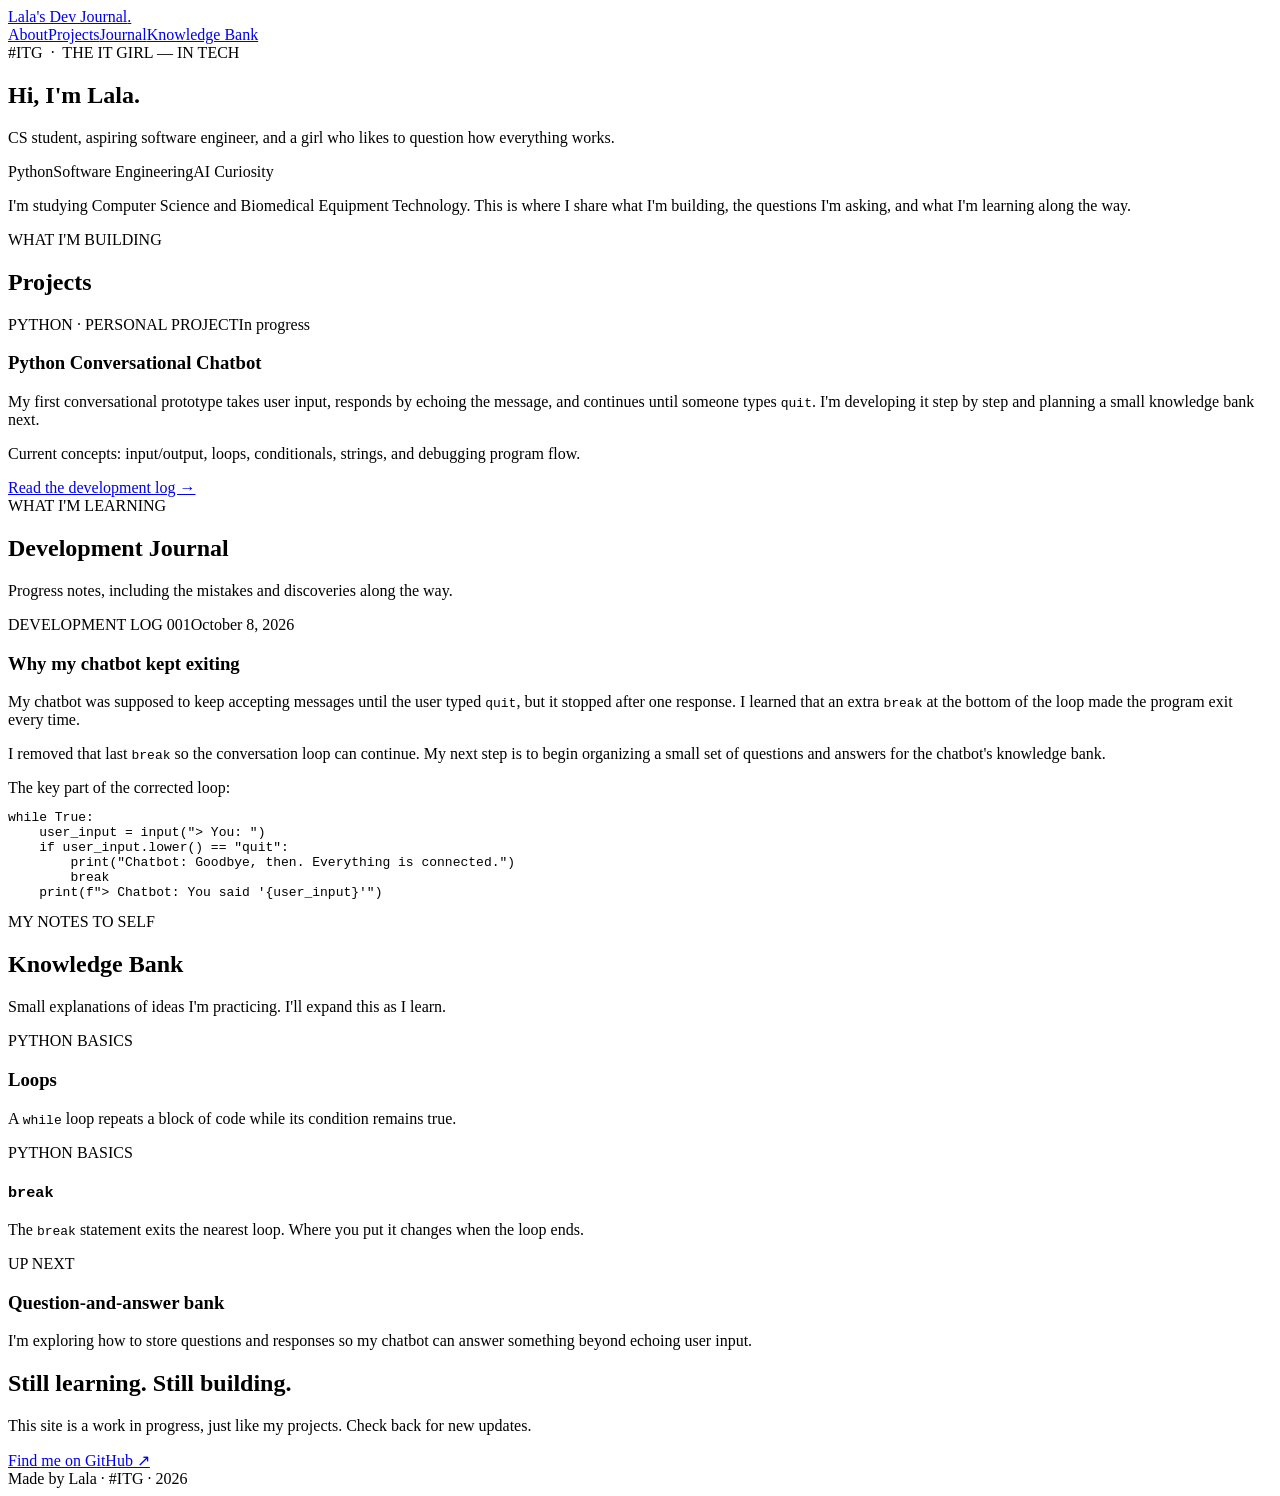
==== index.html @ cd3f2870 "Add Lala's Dev Journal homepage" ====
<!doctype html>
<html lang="en">
<head>
  <meta charset="utf-8">
  <meta name="viewport" content="width=device-width, initial-scale=1">
  <meta name="description" content="Lala's Dev Journal — learning Python, software engineering, and exploring AI, one project at a time.">
  <title>Lala's Dev Journal | #ITG</title>
  <link rel="stylesheet" href="style.css">
</head>
<body>
  <div class="page">
    <header class="nav">
      <a class="logo" href="#home" aria-label="Lala's Dev Journal home">Lala's Dev Journal<span class="dot">.</span></a>
      <nav aria-label="Main navigation"><a href="#about">About</a><a href="#projects">Projects</a><a href="#journal">Journal</a><a href="#knowledge">Knowledge Bank</a></nav>
    </header>
    <main id="home">
      <section class="hero" id="about">
        <div class="eyebrow">#ITG &nbsp;·&nbsp; THE IT GIRL — IN TECH</div>
        <h1>Hi, I'm Lala<span class="dot">.</span></h1>
        <p class="intro">CS student, aspiring software engineer, and a girl who likes to question how everything works.</p>
        <div class="tags"><span>Python</span><span>Software Engineering</span><span>AI Curiosity</span></div>
        <p class="subcopy">I'm studying Computer Science and Biomedical Equipment Technology. This is where I share what I'm building, the questions I'm asking, and what I'm learning along the way.</p>
      </section>

      <section id="projects" class="section">
        <div class="section-heading"><span class="eyebrow">WHAT I'M BUILDING</span><h2>Projects</h2></div>
        <article class="panel project"><div class="topline"><span class="category">PYTHON · PERSONAL PROJECT</span><span class="status">In progress</span></div>
          <h3>Python Conversational Chatbot</h3>
          <p>My first conversational prototype takes user input, responds by echoing the message, and continues until someone types <code>quit</code>. I'm developing it step by step and planning a small knowledge bank next.</p>
          <p class="small">Current concepts: input/output, loops, conditionals, strings, and debugging program flow.</p>
          <a class="text-link" href="#journal">Read the development log →</a>
        </article>
      </section>

      <section id="journal" class="section">
        <div class="section-heading"><span class="eyebrow">WHAT I'M LEARNING</span><h2>Development Journal</h2><p>Progress notes, including the mistakes and discoveries along the way.</p></div>
        <!-- JOURNAL ENTRIES: Copy an <article> block below and change the date/title/text for your next update. Put new entries first. -->
        <article class="panel entry">
          <div class="topline"><span class="category">DEVELOPMENT LOG 001</span><time datetime="2026-10-08">October 8, 2026</time></div>
          <h3>Why my chatbot kept exiting</h3>
          <p>My chatbot was supposed to keep accepting messages until the user typed <code>quit</code>, but it stopped after one response. I learned that an extra <code>break</code> at the bottom of the loop made the program exit every time.</p>
          <p>I removed that last <code>break</code> so the conversation loop can continue. My next step is to begin organizing a small set of questions and answers for the chatbot's knowledge bank.</p>
          <div class="code-caption">The key part of the corrected loop:</div>
          <pre><code>while True:
    user_input = input("&gt; You: ")
    if user_input.lower() == "quit":
        print("Chatbot: Goodbye, then. Everything is connected.")
        break
    print(f"&gt; Chatbot: You said '{user_input}'")</code></pre>
        </article>
      </section>

      <section id="knowledge" class="section">
        <div class="section-heading"><span class="eyebrow">MY NOTES TO SELF</span><h2>Knowledge Bank</h2><p>Small explanations of ideas I'm practicing. I'll expand this as I learn.</p></div>
        <div class="knowledge-grid">
          <article class="panel note"><span class="category">PYTHON BASICS</span><h3>Loops</h3><p>A <code>while</code> loop repeats a block of code while its condition remains true.</p></article>
          <article class="panel note"><span class="category">PYTHON BASICS</span><h3><code>break</code></h3><p>The <code>break</code> statement exits the nearest loop. Where you put it changes when the loop ends.</p></article>
          <article class="panel note"><span class="category">UP NEXT</span><h3>Question-and-answer bank</h3><p>I'm exploring how to store questions and responses so my chatbot can answer something beyond echoing user input.</p></article>
        </div>
      </section>
      <section class="section endnote"><h2>Still learning. Still building.</h2><p>This site is a work in progress, just like my projects. Check back for new updates.</p><a href="https://github.com/LalabCS" target="_blank" rel="noopener noreferrer">Find me on GitHub ↗</a></section>
    </main>
    <footer>Made by Lala · #ITG · <span id="year">2026</span></footer>
  </div>
</body>
</html>
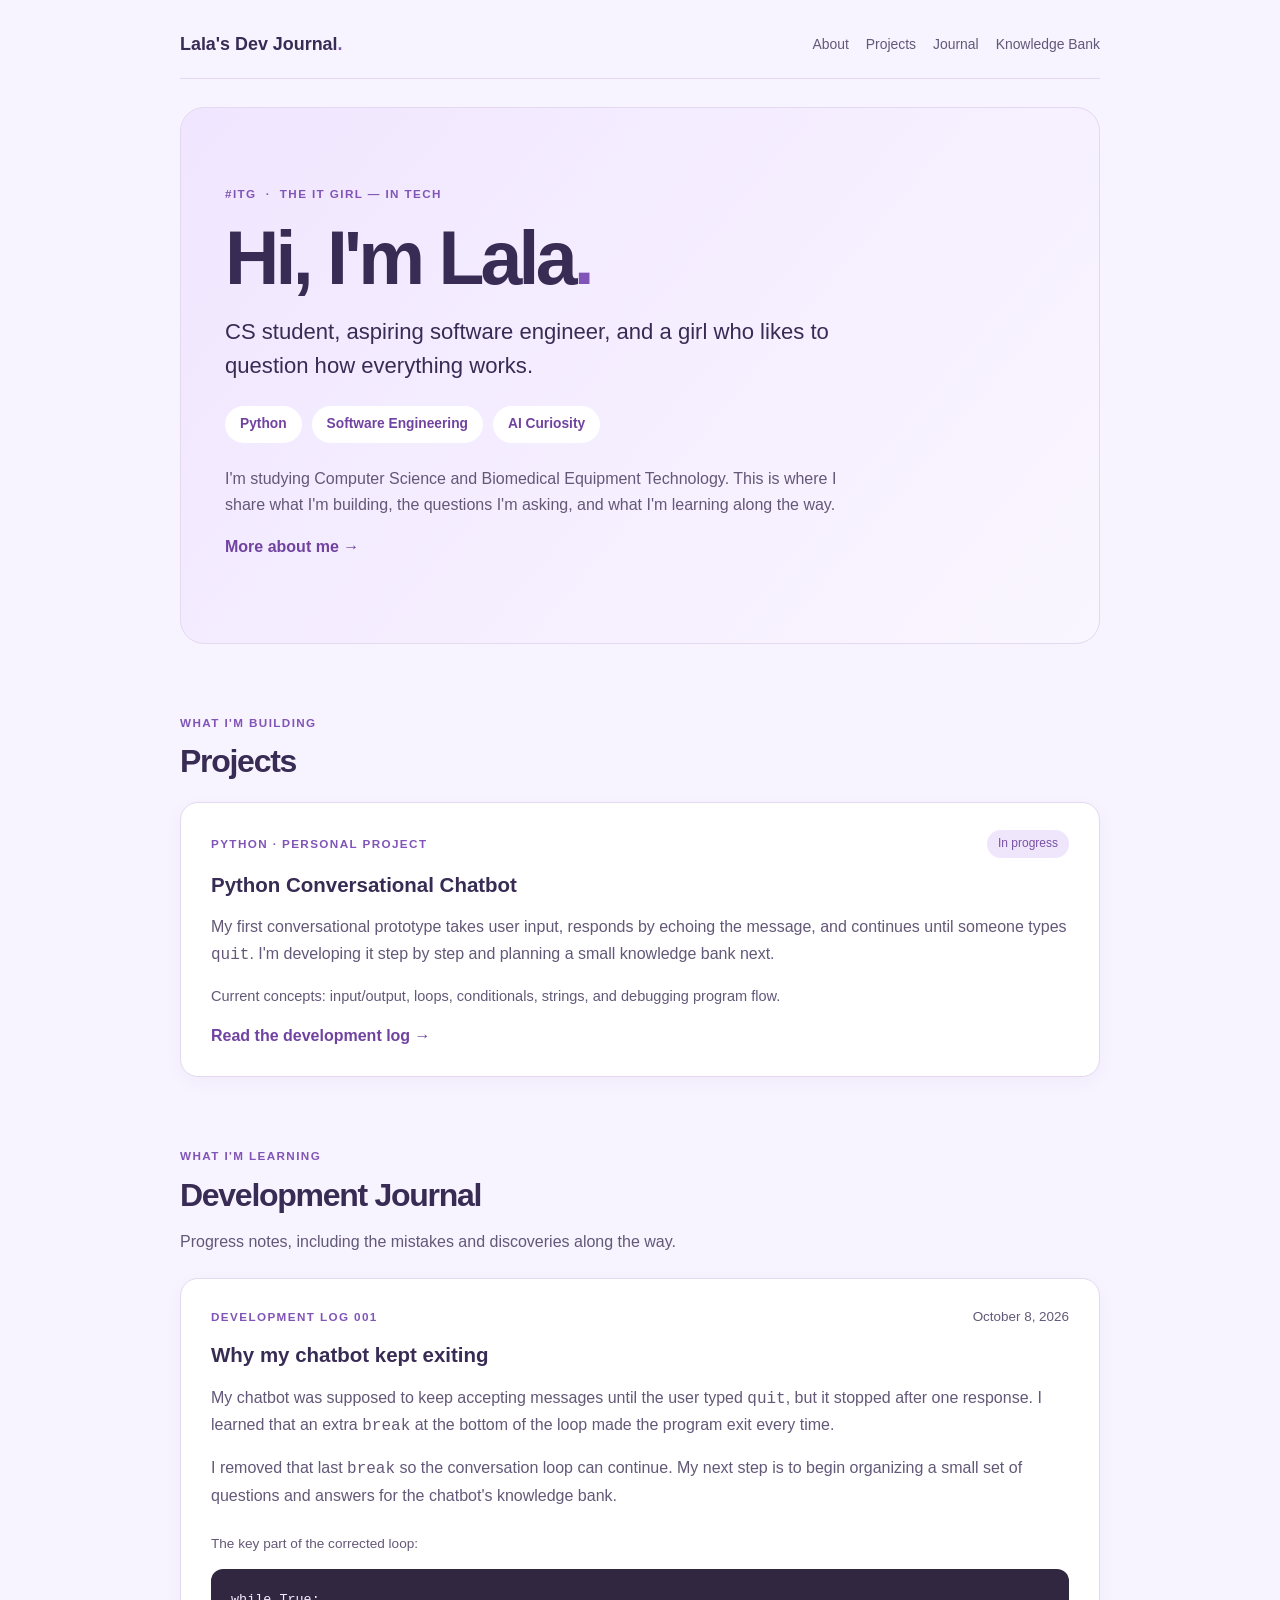
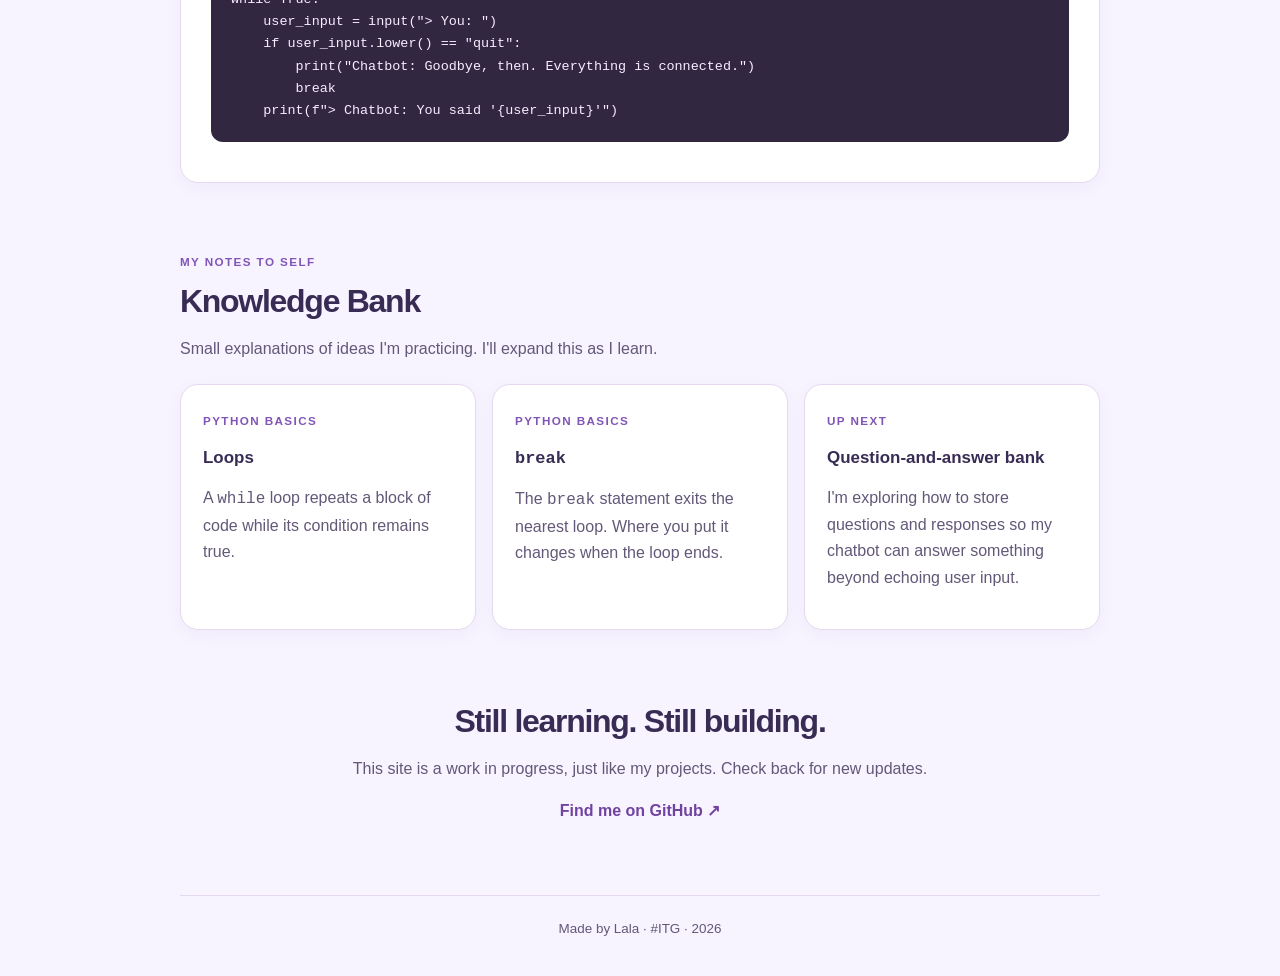
==== commit 5292ed2c: "Link homepage to new About Me page" ====
--- a/index.html
+++ b/index.html
@@ -11,7 +11,7 @@
   <div class="page">
     <header class="nav">
       <a class="logo" href="#home" aria-label="Lala's Dev Journal home">Lala's Dev Journal<span class="dot">.</span></a>
-      <nav aria-label="Main navigation"><a href="#about">About</a><a href="#projects">Projects</a><a href="#journal">Journal</a><a href="#knowledge">Knowledge Bank</a></nav>
+      <nav aria-label="Main navigation"><a href="about.html">About</a><a href="#projects">Projects</a><a href="#journal">Journal</a><a href="#knowledge">Knowledge Bank</a></nav>
     </header>
     <main id="home">
       <section class="hero" id="about">
@@ -20,6 +20,7 @@
         <p class="intro">CS student, aspiring software engineer, and a girl who likes to question how everything works.</p>
         <div class="tags"><span>Python</span><span>Software Engineering</span><span>AI Curiosity</span></div>
         <p class="subcopy">I'm studying Computer Science and Biomedical Equipment Technology. This is where I share what I'm building, the questions I'm asking, and what I'm learning along the way.</p>
+        <p><a class="text-link" href="about.html">More about me →</a></p>
       </section>
 
       <section id="projects" class="section">
--- a/style.css
+++ b/style.css
@@ -0,0 +1 @@
+:root{color-scheme:light;--bg:#f7f3ff;--ink:#382c54;--muted:#635878;--accent:#8055b7;--light:#ece1fa;--line:#e4d9f0;--white:#fff}*{box-sizing:border-box}html{scroll-behavior:smooth}body{margin:0;background:var(--bg);font:16px/1.65 -apple-system,BlinkMacSystemFont,"Segoe UI",Arial,sans-serif;color:var(--ink)}.page{width:min(100% - 36px,920px);margin:auto}.nav{display:flex;justify-content:space-between;align-items:center;gap:20px;padding:30px 0 18px;border-bottom:1px solid var(--line)}.logo{text-decoration:none;color:var(--ink);font-weight:800;font-size:1.12rem}.dot{color:var(--accent)}nav{display:flex;gap:17px;flex-wrap:wrap}nav a{color:var(--muted);font-size:.87rem;text-decoration:none}nav a:hover,.text-link:hover{color:var(--accent);text-decoration:underline}.hero{padding:76px 44px 66px;background:linear-gradient(130deg,#f0e6ff 0%,#faf6ff 100%);border:1px solid var(--line);border-radius:24px;margin-top:28px}.eyebrow,.category{font-size:.73rem;font-weight:750;letter-spacing:.12em;color:var(--accent)}h1{font-size:clamp(2.7rem,6vw,4.7rem);letter-spacing:-.05em;line-height:1.06;margin:16px 0}h2{font-size:2rem;letter-spacing:-.04em;line-height:1.15;margin:8px 0 10px}h3{font-size:1.28rem;line-height:1.3;margin:14px 0 10px}.intro{font-size:clamp(1.1rem,2.1vw,1.38rem);line-height:1.55;max-width:650px;margin:0 0 20px}.tags{display:flex;flex-wrap:wrap;gap:10px;margin:23px 0}.tags span{background:var(--white);padding:7px 15px;border-radius:99px;color:#7143a0;font-weight:600;font-size:.86rem}.subcopy{max-width:640px;color:var(--muted);margin:22px 0 0}.section{padding-top:65px}.section-heading{margin-bottom:22px}.section-heading p,.panel p,.endnote p{color:var(--muted)}.panel{border-radius:18px;border:1px solid var(--line);background:var(--white);padding:27px 30px;box-shadow:0 5px 20px rgba(74,42,112,.035)}.topline{display:flex;align-items:center;justify-content:space-between;gap:12px;flex-wrap:wrap}.status{color:#7851a4;background:#f0e6fc;border-radius:99px;font-size:.75rem;padding:4px 11px}.small{font-size:.91rem}.text-link,.endnote a{color:#7143a0;font-weight:650;text-decoration:none}.entry time{color:var(--muted);font-size:.84rem}.code-caption{color:var(--muted);font-size:.85rem;margin:24px 0 8px}pre{white-space:pre-wrap;overflow-wrap:anywhere;background:#322740;color:#f8edff;border-radius:12px;padding:20px;line-height:1.65;font-size:.84rem;overflow-x:auto}code{font-family:ui-monospace,SFMono-Regular,Consolas,monospace}.knowledge-grid{display:grid;grid-template-columns:repeat(3,1fr);gap:16px}.note{padding:22px}.note h3{font-size:1.06rem}.endnote{padding-bottom:70px;text-align:center}footer{padding:22px 0 40px;text-align:center;border-top:1px solid var(--line);color:var(--muted);font-size:.84rem}@media(max-width:700px){.nav{align-items:flex-start;flex-direction:column;gap:12px}.hero{padding:48px 25px}.knowledge-grid{grid-template-columns:1fr}.section{padding-top:50px}.panel{padding:22px}}
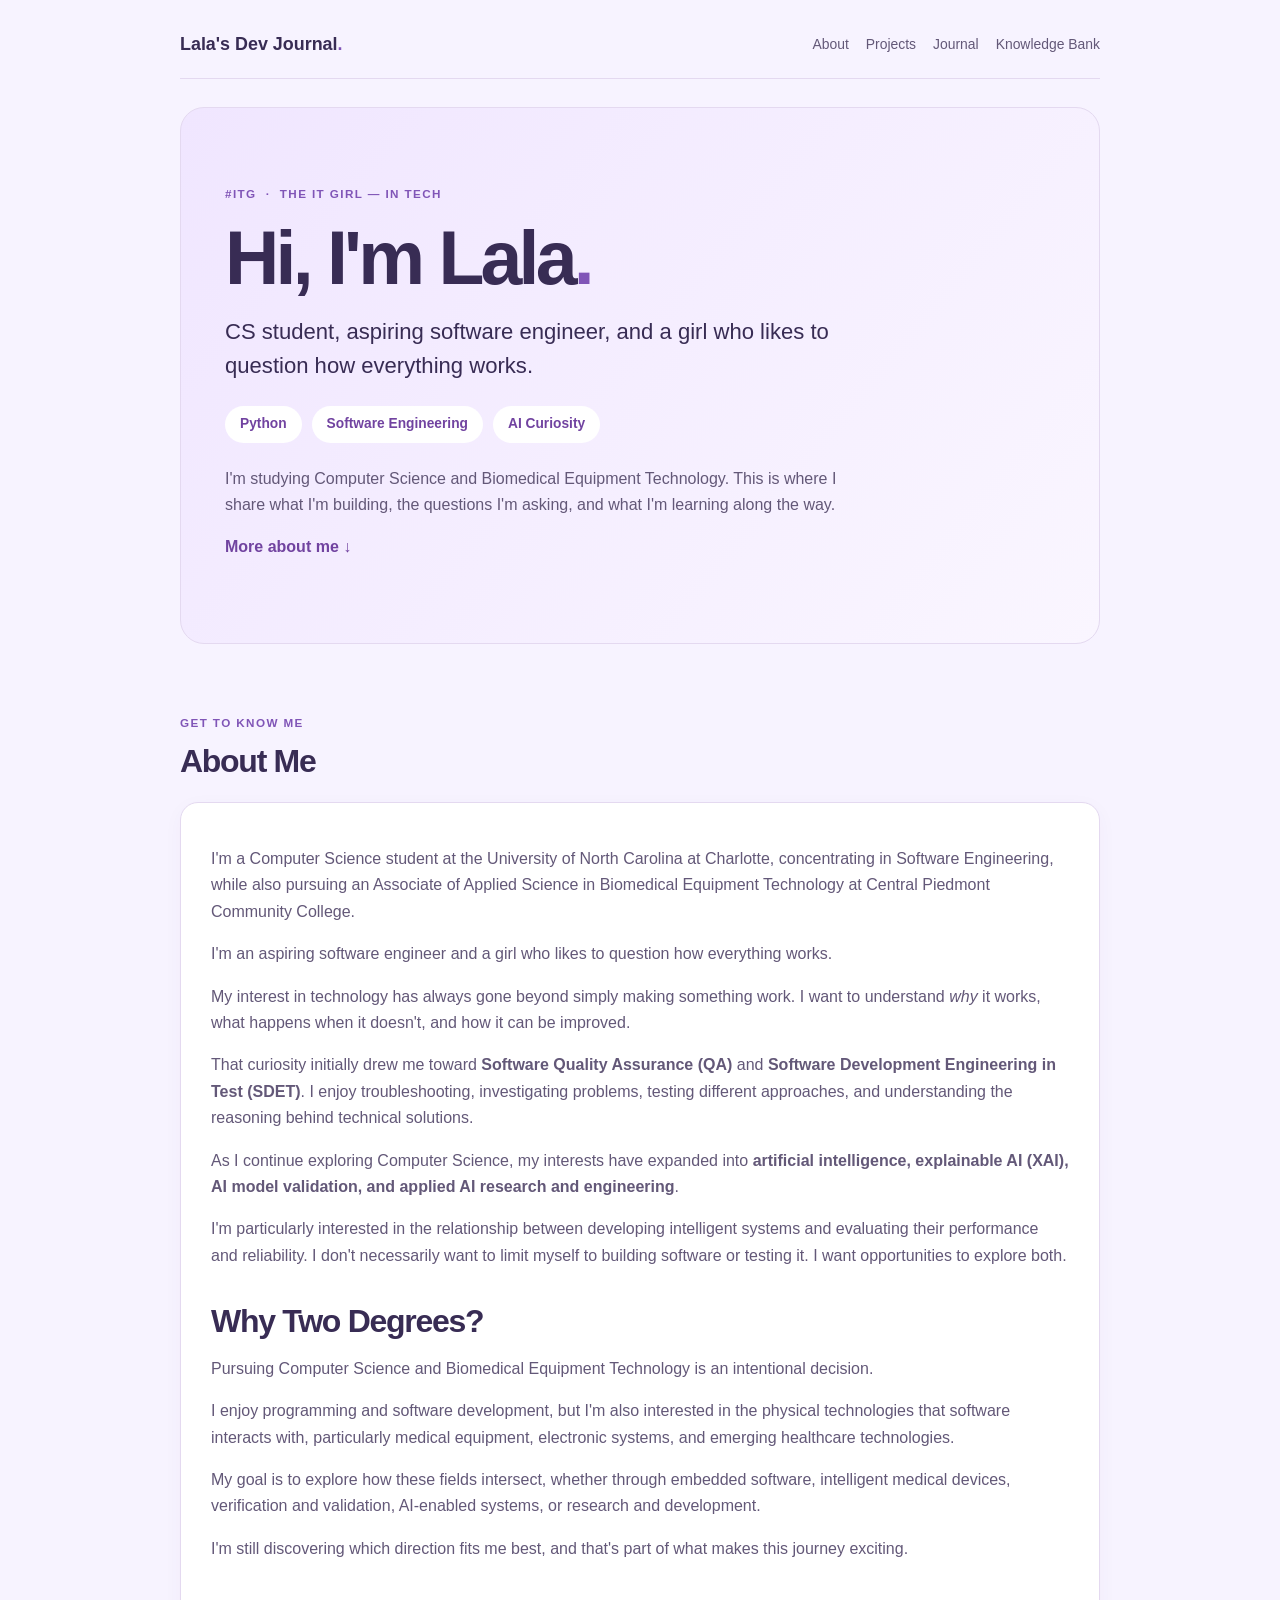
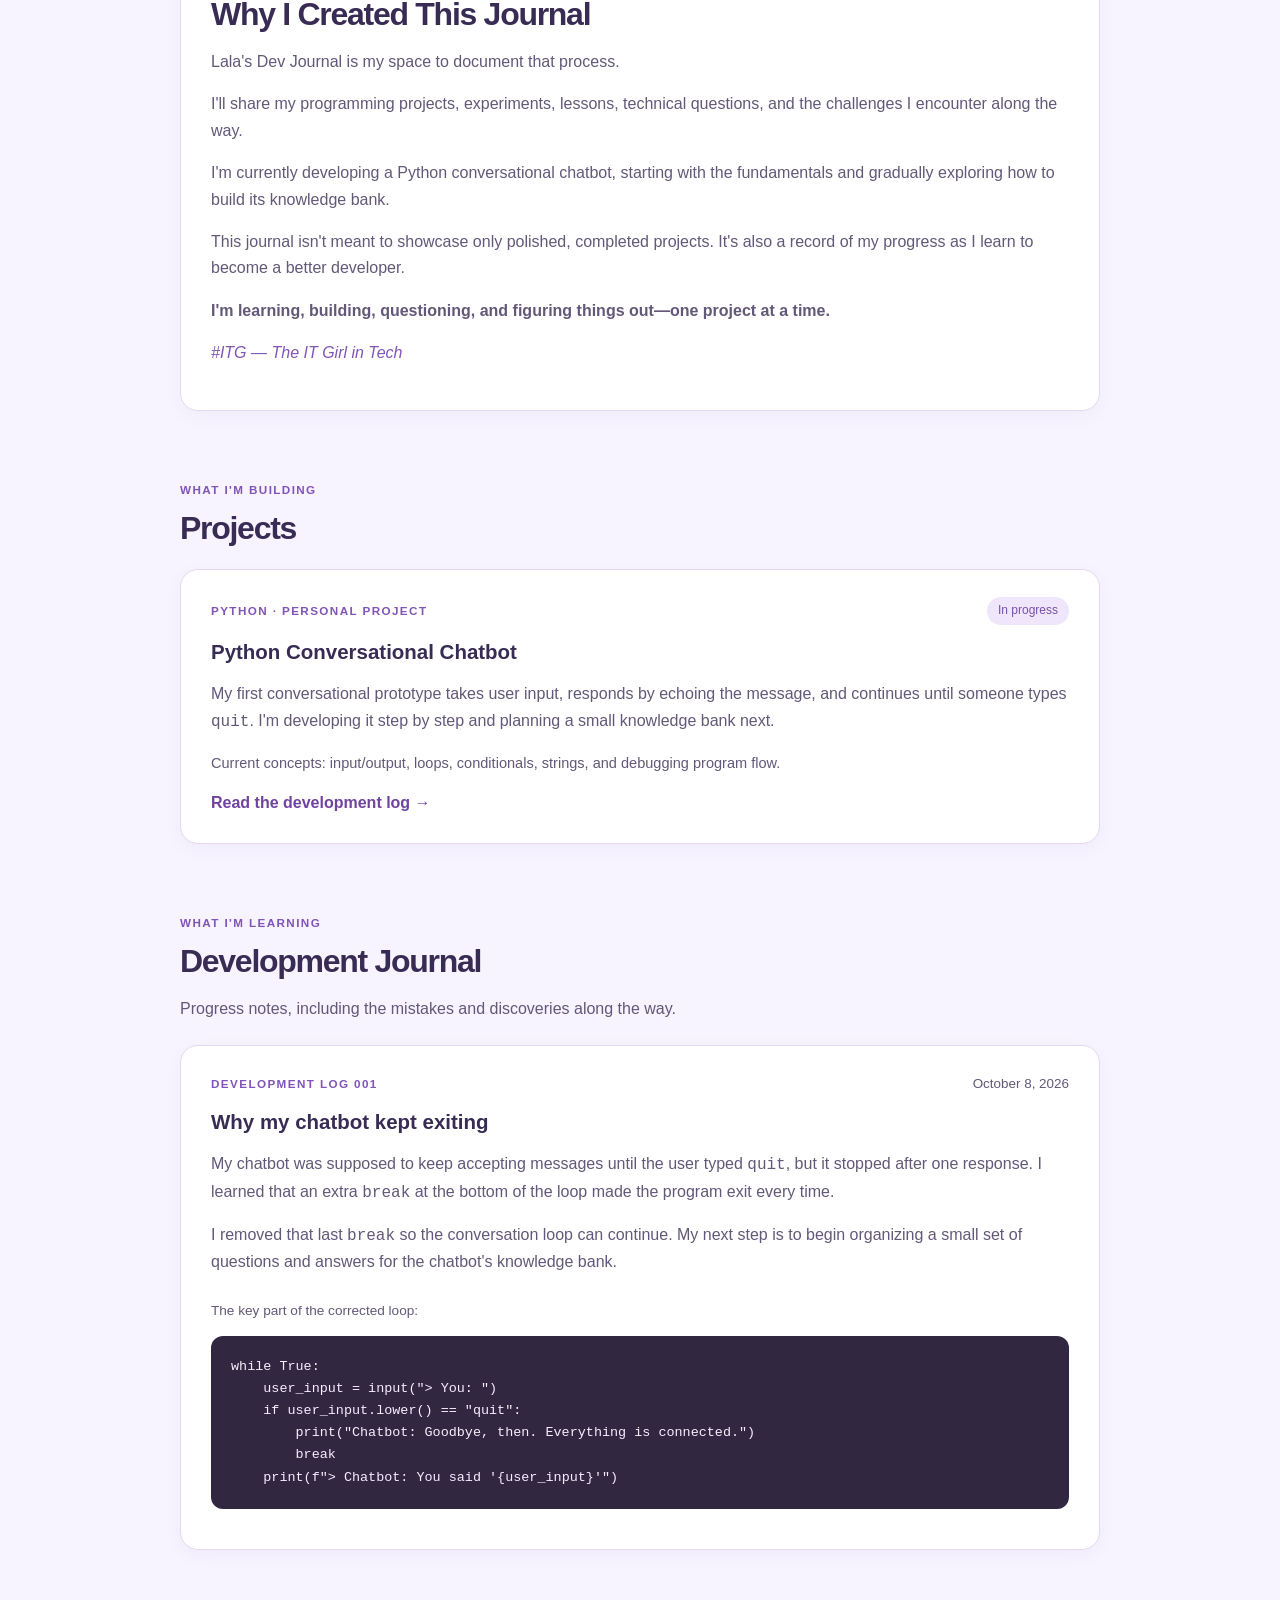
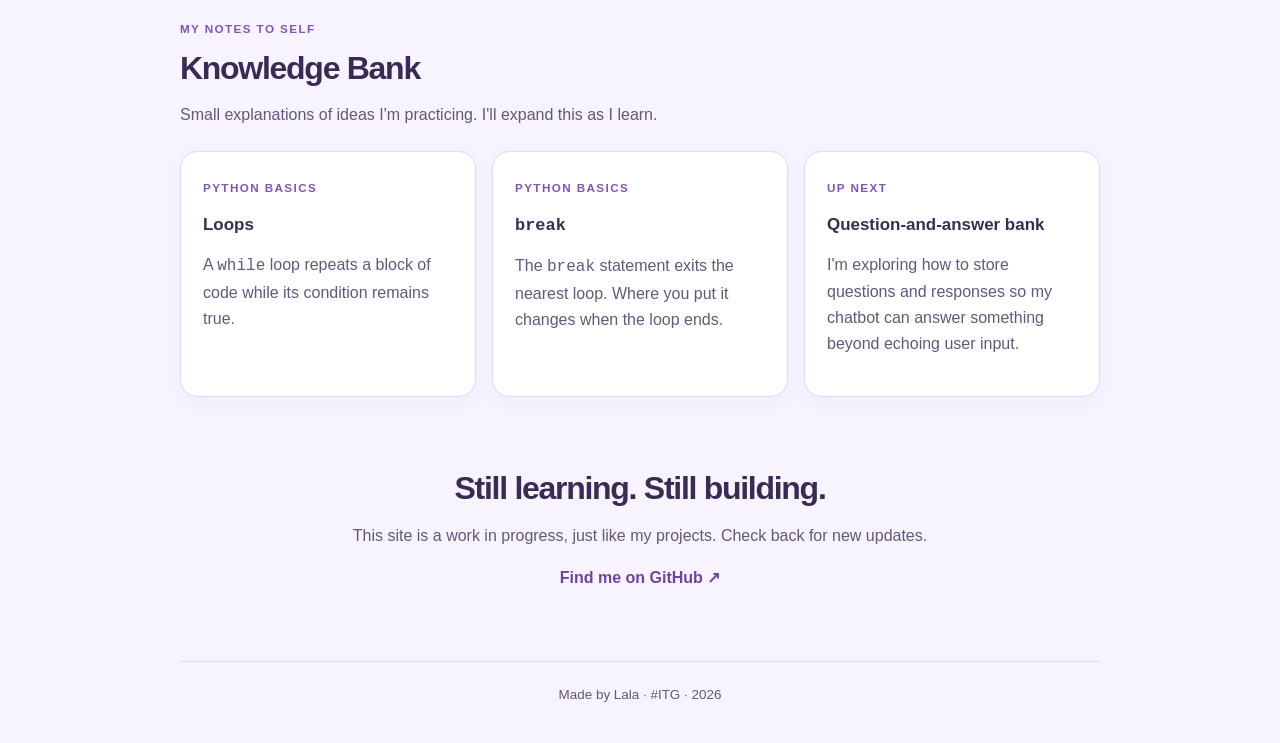
==== commit ffcc2cac: "Place About Me biography on single-page homepage" ====
--- a/index.html
+++ b/index.html
@@ -11,7 +11,7 @@
   <div class="page">
     <header class="nav">
       <a class="logo" href="#home" aria-label="Lala's Dev Journal home">Lala's Dev Journal<span class="dot">.</span></a>
-      <nav aria-label="Main navigation"><a href="about.html">About</a><a href="#projects">Projects</a><a href="#journal">Journal</a><a href="#knowledge">Knowledge Bank</a></nav>
+      <nav aria-label="Main navigation"><a href="#about-me">About</a><a href="#projects">Projects</a><a href="#journal">Journal</a><a href="#knowledge">Knowledge Bank</a></nav>
     </header>
     <main id="home">
       <section class="hero" id="about">
@@ -20,9 +20,35 @@
         <p class="intro">CS student, aspiring software engineer, and a girl who likes to question how everything works.</p>
         <div class="tags"><span>Python</span><span>Software Engineering</span><span>AI Curiosity</span></div>
         <p class="subcopy">I'm studying Computer Science and Biomedical Equipment Technology. This is where I share what I'm building, the questions I'm asking, and what I'm learning along the way.</p>
-        <p><a class="text-link" href="about.html">More about me →</a></p>
+        <p><a class="text-link" href="#about-me">More about me ↓</a></p>
       </section>
 
+
+      <section id="about-me" class="section">
+        <div class="section-heading"><span class="eyebrow">GET TO KNOW ME</span><h2>About Me</h2></div>
+        <div class="panel">
+          
+          <p>I'm a Computer Science student at the University of North Carolina at Charlotte, concentrating in Software Engineering, while also pursuing an Associate of Applied Science in Biomedical Equipment Technology at Central Piedmont Community College.</p>
+          <p>I'm an aspiring software engineer and a girl who likes to question how everything works.</p>
+          <p>My interest in technology has always gone beyond simply making something work. I want to understand <em>why</em> it works, what happens when it doesn't, and how it can be improved.</p>
+          <p>That curiosity initially drew me toward <strong>Software Quality Assurance (QA)</strong> and <strong>Software Development Engineering in Test (SDET)</strong>. I enjoy troubleshooting, investigating problems, testing different approaches, and understanding the reasoning behind technical solutions.</p>
+          <p>As I continue exploring Computer Science, my interests have expanded into <strong>artificial intelligence, explainable AI (XAI), AI model validation, and applied AI research and engineering</strong>.</p>
+          <p>I'm particularly interested in the relationship between developing intelligent systems and evaluating their performance and reliability. I don't necessarily want to limit myself to building software or testing it. I want opportunities to explore both.</p>
+          <h2 style="margin-top:34px">Why Two Degrees?</h2>
+          <p>Pursuing Computer Science and Biomedical Equipment Technology is an intentional decision.</p>
+          <p>I enjoy programming and software development, but I'm also interested in the physical technologies that software interacts with, particularly medical equipment, electronic systems, and emerging healthcare technologies.</p>
+          <p>My goal is to explore how these fields intersect, whether through embedded software, intelligent medical devices, verification and validation, AI-enabled systems, or research and development.</p>
+          <p>I'm still discovering which direction fits me best, and that's part of what makes this journey exciting.</p>
+          <h2 style="margin-top:34px">Why I Created This Journal</h2>
+          <p>Lala's Dev Journal is my space to document that process.</p>
+          <p>I'll share my programming projects, experiments, lessons, technical questions, and the challenges I encounter along the way.</p>
+          <p>I'm currently developing a Python conversational chatbot, starting with the fundamentals and gradually exploring how to build its knowledge bank.</p>
+          <p>This journal isn't meant to showcase only polished, completed projects. It's also a record of my progress as I learn to become a better developer.</p>
+          <p><strong>I'm learning, building, questioning, and figuring things out—one project at a time.</strong></p>
+          <p style="color:var(--accent)"><em>#ITG — The IT Girl in Tech</em></p>
+          
+        </div>
+      </section>
       <section id="projects" class="section">
         <div class="section-heading"><span class="eyebrow">WHAT I'M BUILDING</span><h2>Projects</h2></div>
         <article class="panel project"><div class="topline"><span class="category">PYTHON · PERSONAL PROJECT</span><span class="status">In progress</span></div>
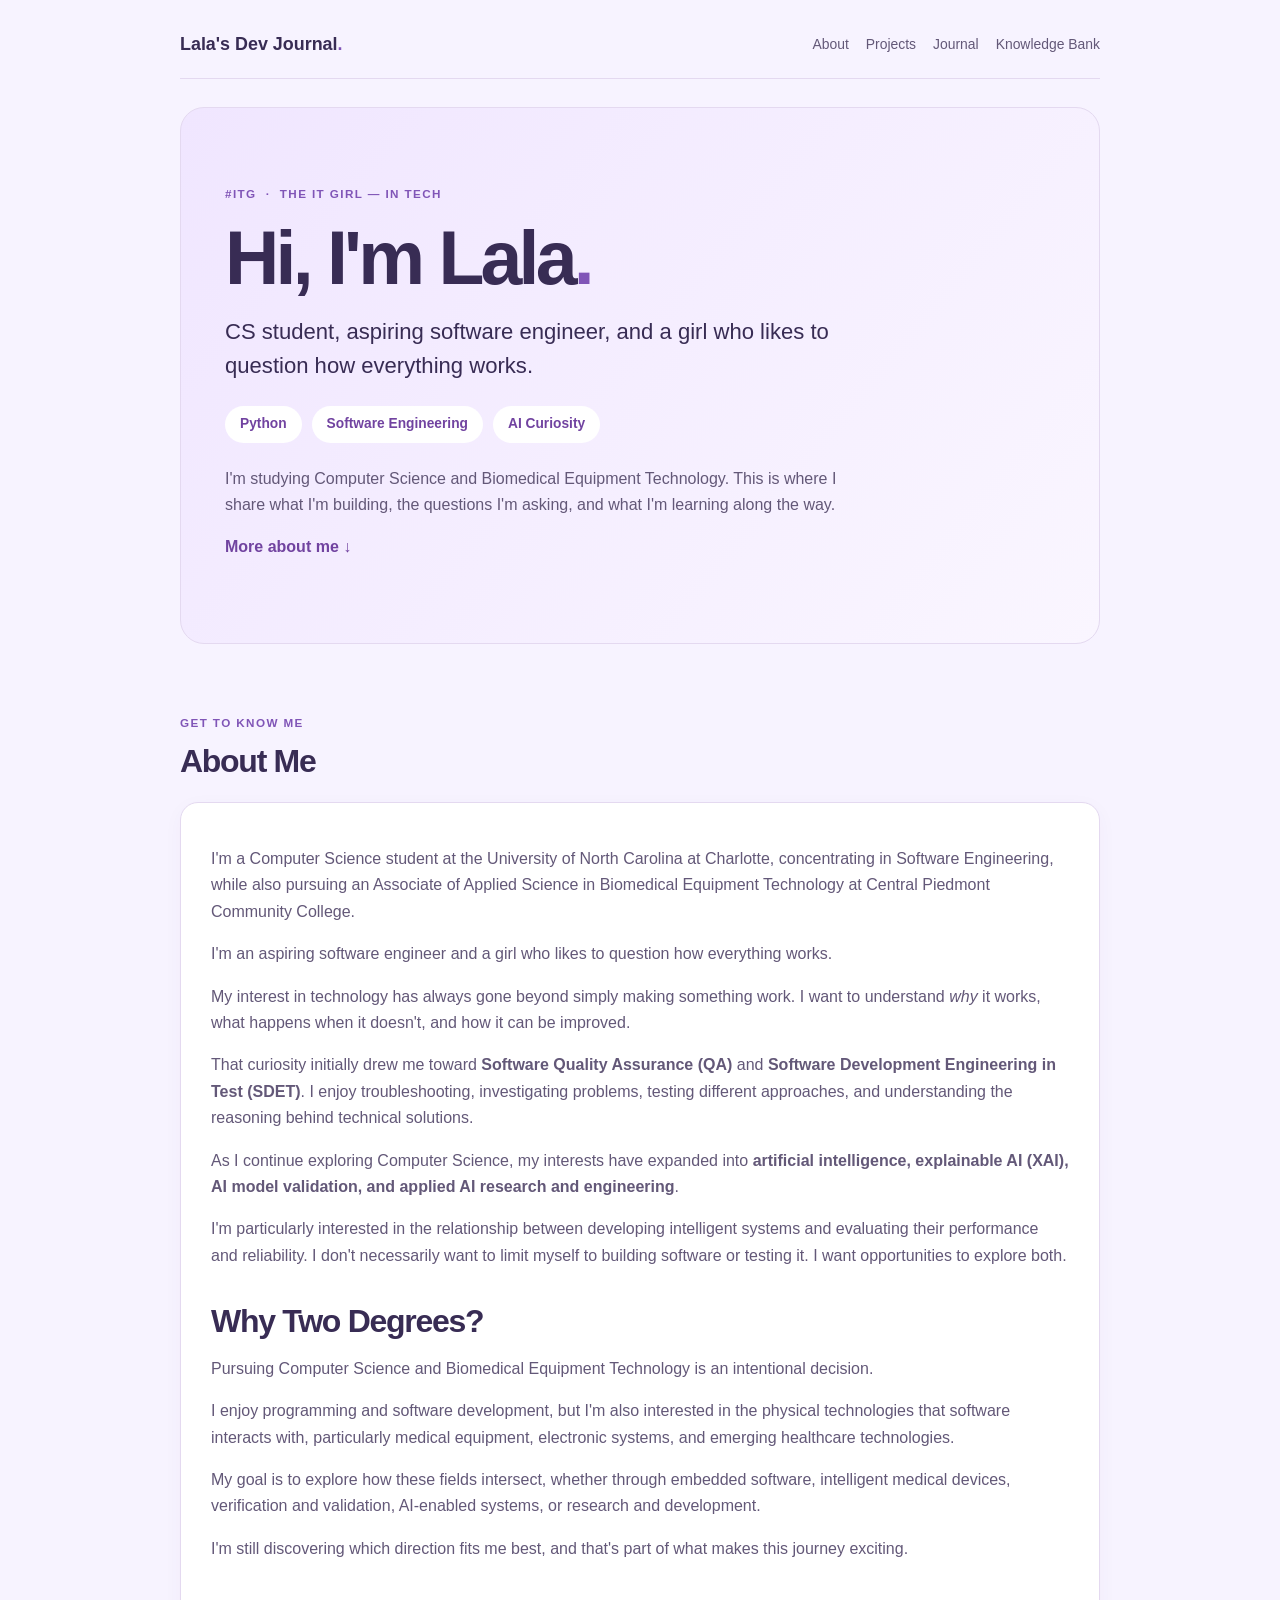
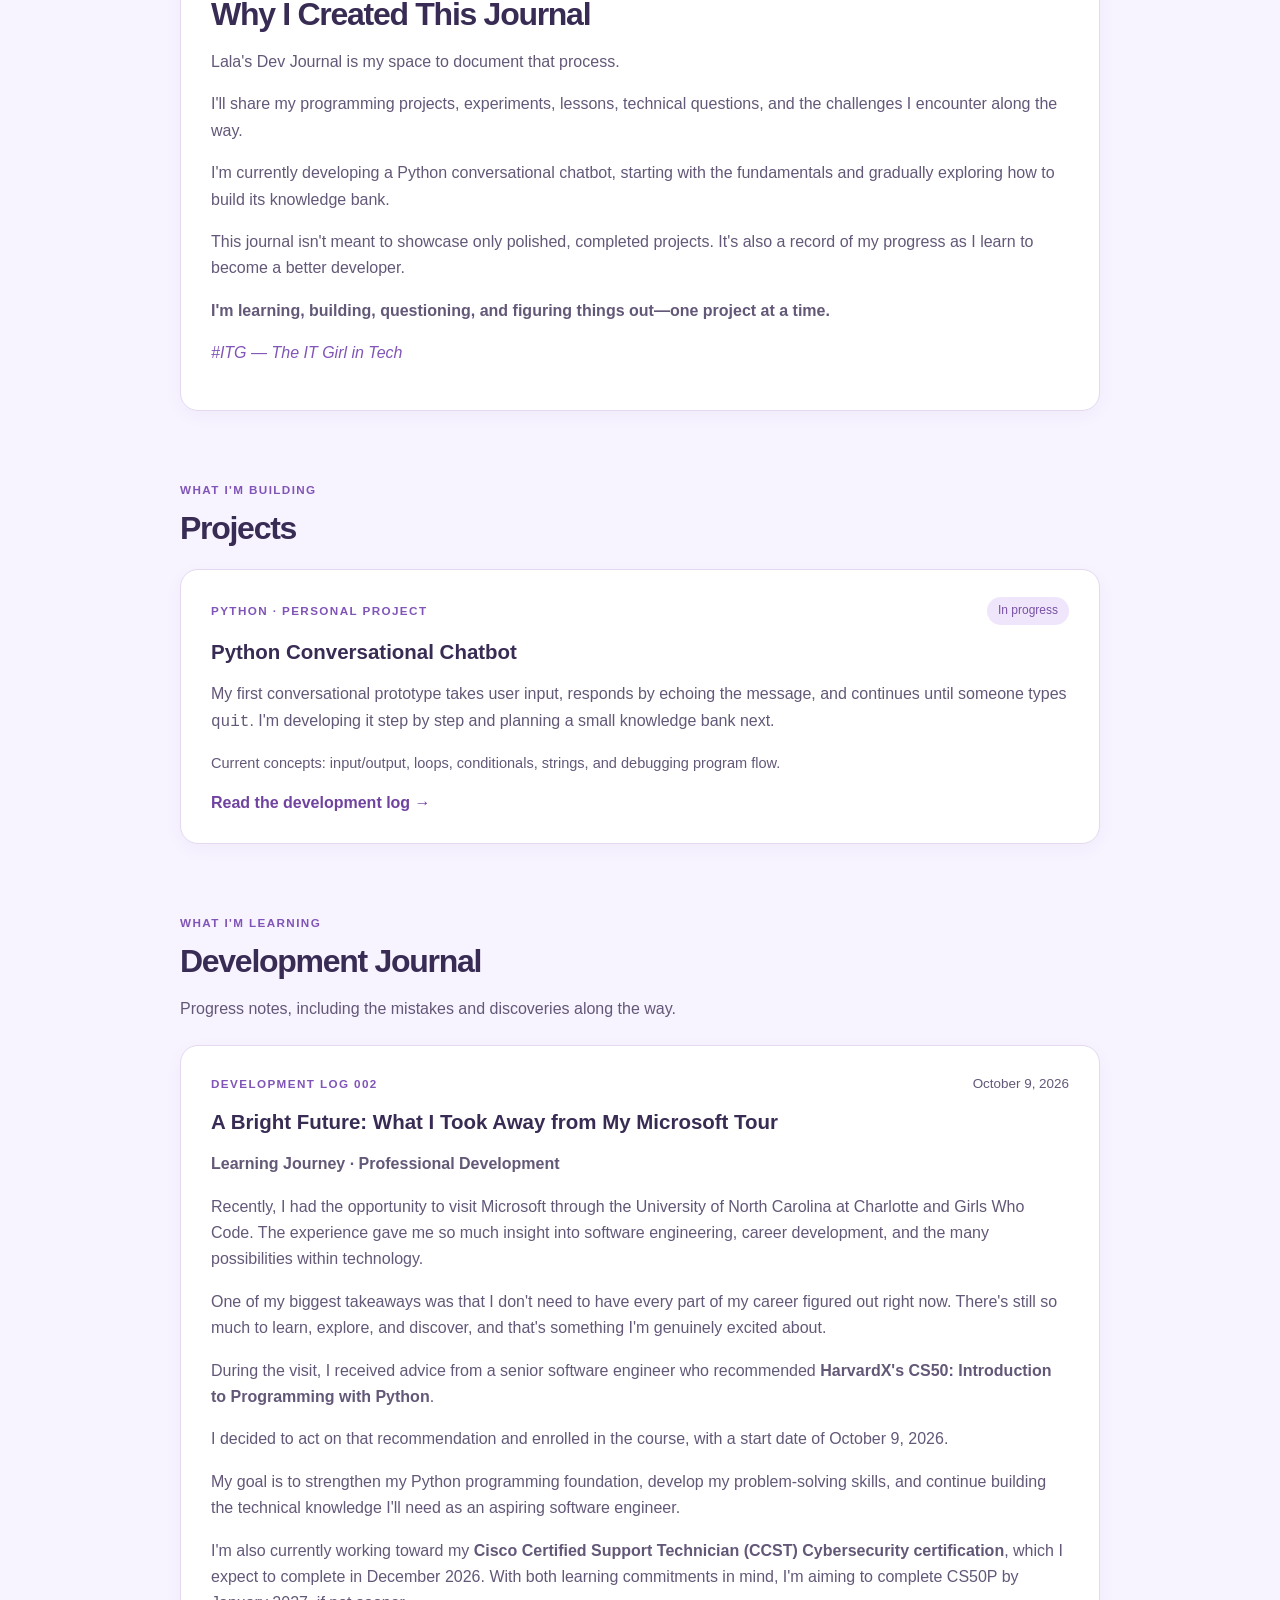
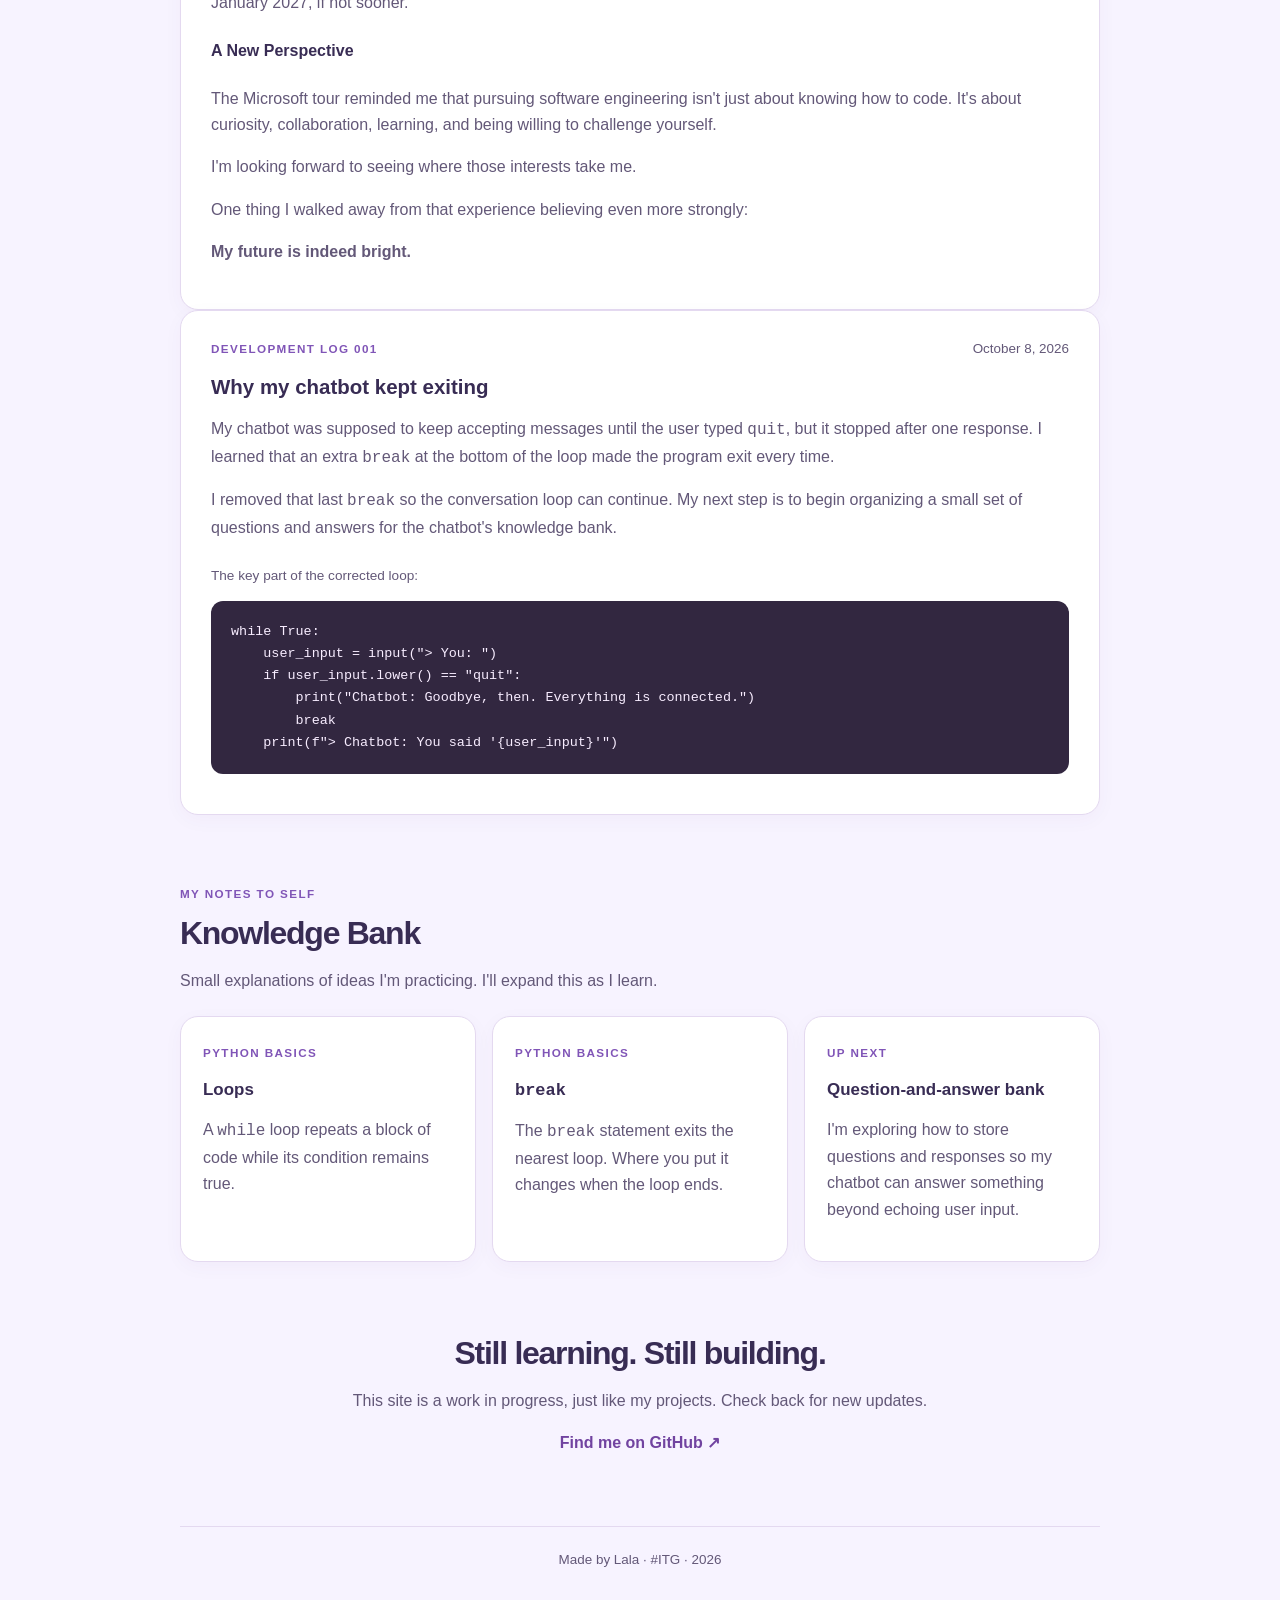
==== commit c808cd45: "Publish approved October 9 Microsoft tour journal entry" ====
--- a/index.html
+++ b/index.html
@@ -62,6 +62,22 @@
       <section id="journal" class="section">
         <div class="section-heading"><span class="eyebrow">WHAT I'M LEARNING</span><h2>Development Journal</h2><p>Progress notes, including the mistakes and discoveries along the way.</p></div>
         <!-- JOURNAL ENTRIES: Copy an <article> block below and change the date/title/text for your next update. Put new entries first. -->
+        <article class="panel entry" id="journal-log-002">
+          <div class="topline"><span class="category">DEVELOPMENT LOG 002</span><time datetime="2026-10-09">October 9, 2026</time></div>
+          <h3>A Bright Future: What I Took Away from My Microsoft Tour</h3>
+          <p><strong>Learning Journey · Professional Development</strong></p>
+          <p>Recently, I had the opportunity to visit Microsoft through the University of North Carolina at Charlotte and Girls Who Code. The experience gave me so much insight into software engineering, career development, and the many possibilities within technology.</p>
+          <p>One of my biggest takeaways was that I don't need to have every part of my career figured out right now. There's still so much to learn, explore, and discover, and that's something I'm genuinely excited about.</p>
+          <p>During the visit, I received advice from a senior software engineer who recommended <strong>HarvardX's CS50: Introduction to Programming with Python</strong>.</p>
+          <p>I decided to act on that recommendation and enrolled in the course, with a start date of October 9, 2026.</p>
+          <p>My goal is to strengthen my Python programming foundation, develop my problem-solving skills, and continue building the technical knowledge I'll need as an aspiring software engineer.</p>
+          <p>I'm also currently working toward my <strong>Cisco Certified Support Technician (CCST) Cybersecurity certification</strong>, which I expect to complete in December 2026. With both learning commitments in mind, I'm aiming to complete CS50P by January 2027, if not sooner.</p>
+          <h4>A New Perspective</h4>
+          <p>The Microsoft tour reminded me that pursuing software engineering isn't just about knowing how to code. It's about curiosity, collaboration, learning, and being willing to challenge yourself.</p>
+          <p>I'm looking forward to seeing where those interests take me.</p>
+          <p>One thing I walked away from that experience believing even more strongly:</p>
+          <p><strong>My future is indeed bright.</strong></p>
+        </article>
         <article class="panel entry">
           <div class="topline"><span class="category">DEVELOPMENT LOG 001</span><time datetime="2026-10-08">October 8, 2026</time></div>
           <h3>Why my chatbot kept exiting</h3>
